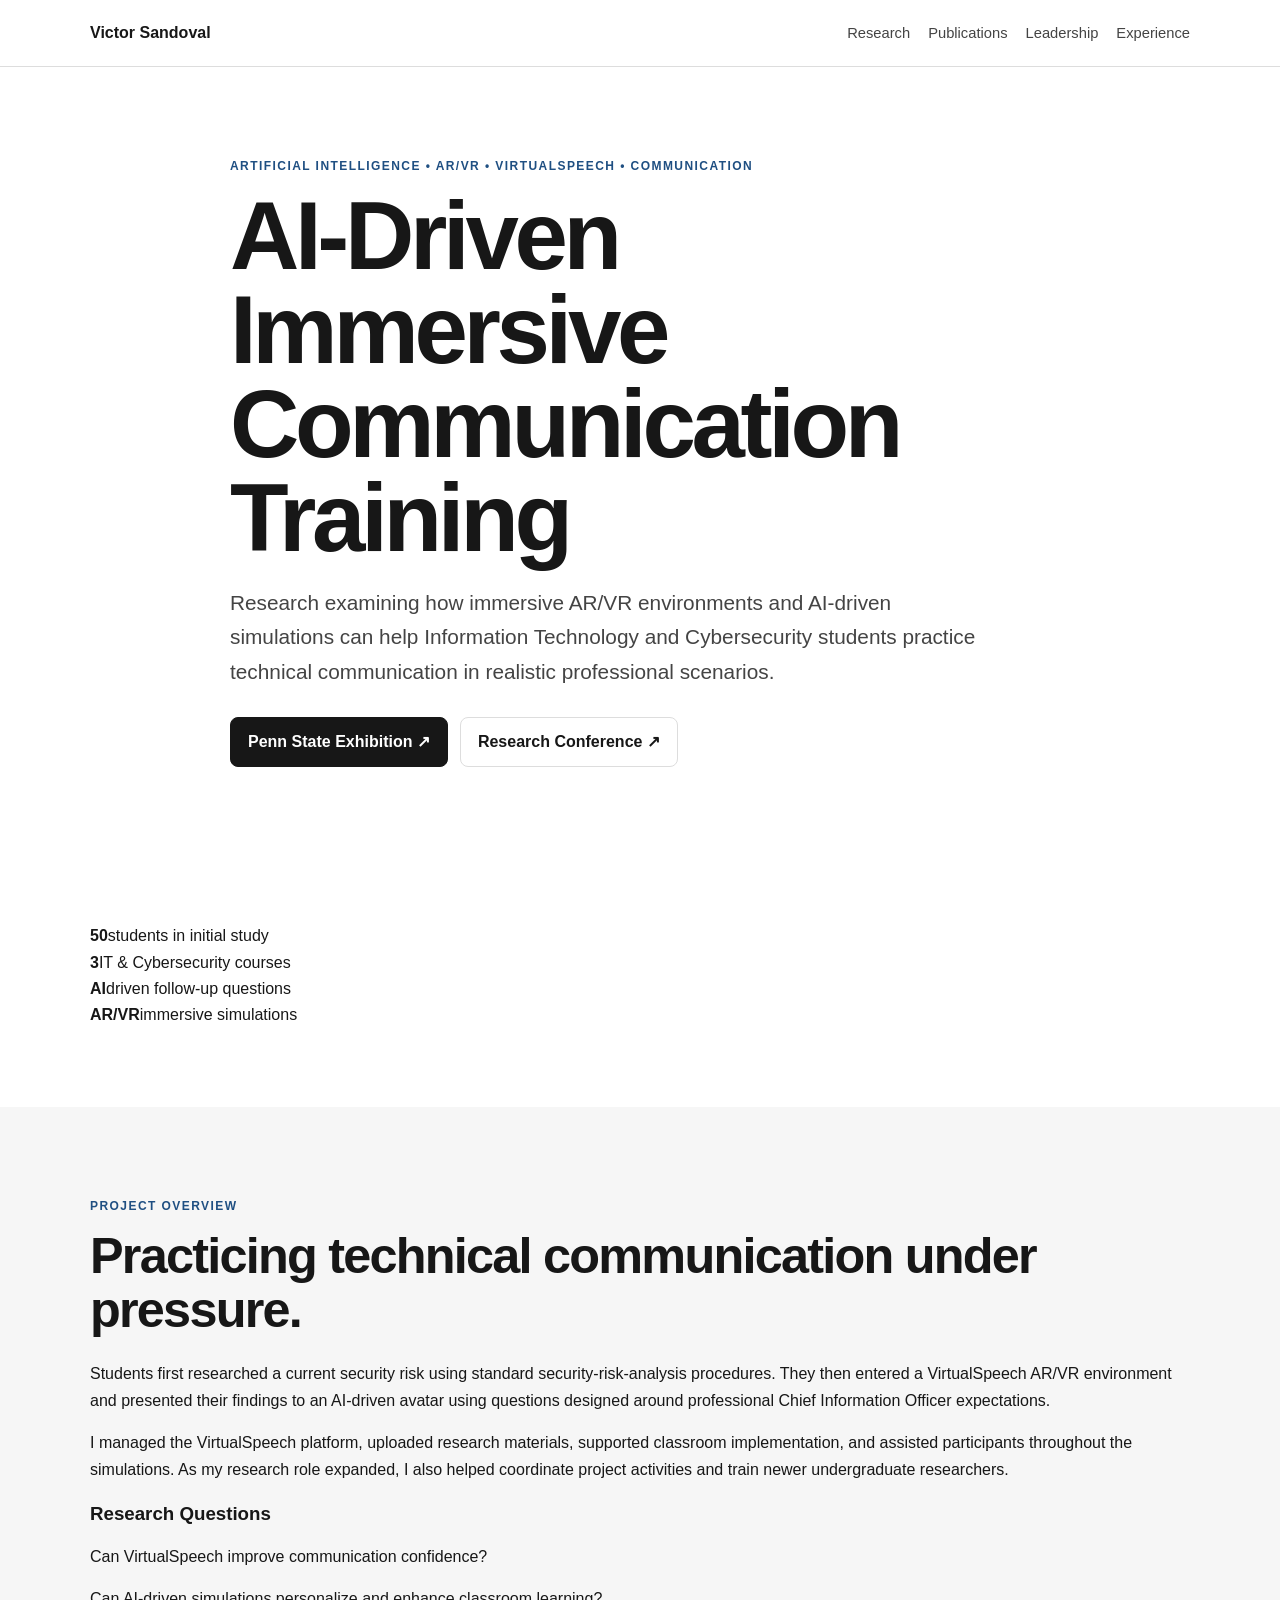
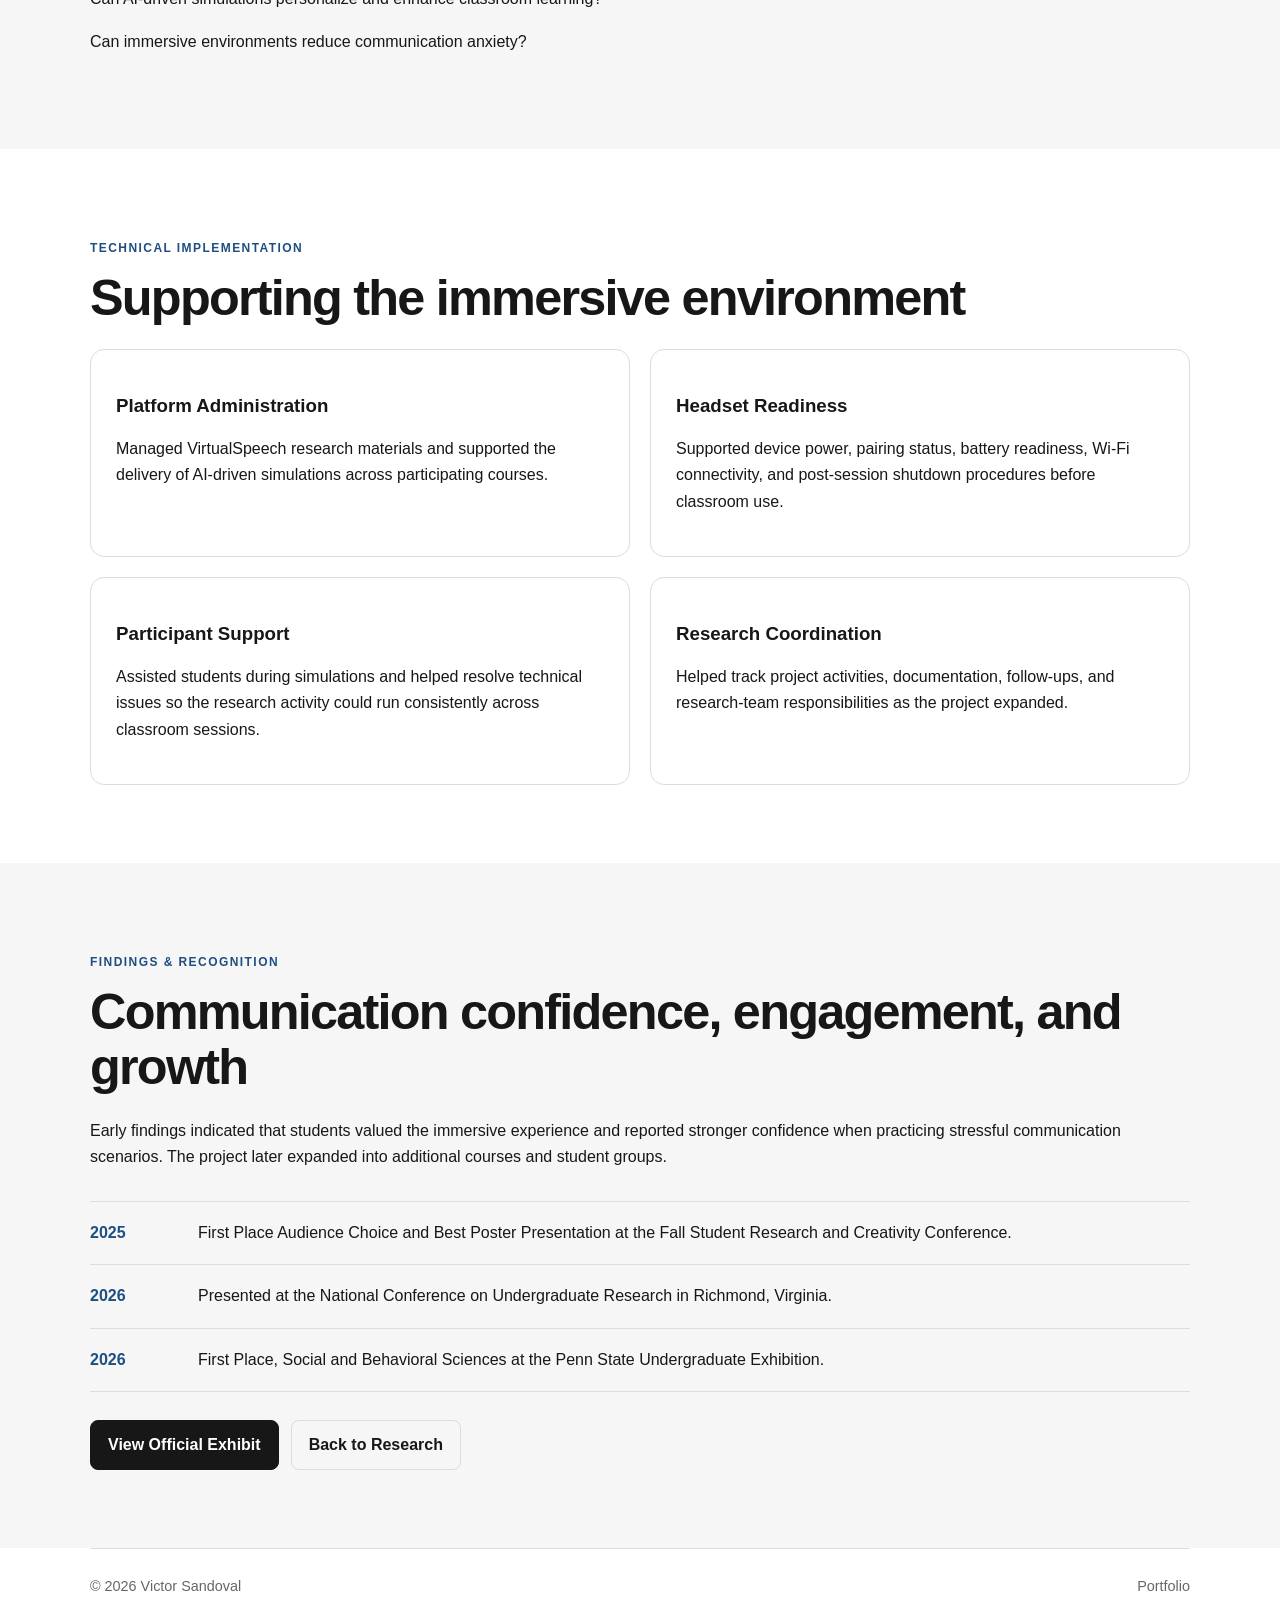
==== ar-vr-research.html @ 84589b5d "Add AI AR VR research project page" ====
<!DOCTYPE html>
<html lang="en">
<head>
  <meta charset="UTF-8" />
  <meta name="viewport" content="width=device-width, initial-scale=1" />
  <meta name="description" content="Victor Sandoval AI and AR/VR communication research project." />
  <title>AI & AR/VR Research | Victor Sandoval</title>
  <link rel="stylesheet" href="styles.css" />
</head>
<body>
<header><div class="wrap nav"><a class="brand" href="index.html">Victor Sandoval</a><nav><a href="index.html#research">Research</a><a href="index.html#publications">Publications</a><a href="index.html#leadership">Leadership</a><a href="index.html#experience">Experience</a></nav></div></header>
<main>
<section class="project-hero"><div class="wrap narrow"><p class="eyebrow">Artificial Intelligence • AR/VR • VirtualSpeech • Communication</p><h1 class="project-title">AI-Driven Immersive Communication Training</h1><p class="lead">Research examining how immersive AR/VR environments and AI-driven simulations can help Information Technology and Cybersecurity students practice technical communication in realistic professional scenarios.</p><div class="actions"><a class="btn dark" href="https://urfm.psu.edu/research/undergraduate-exhibition/exhibition/2026/exhibit/enhancing-information-technology-and-1" target="_blank">Penn State Exhibition ↗</a><a class="btn" href="https://greaterallegheny.psu.edu/academics/research/conference" target="_blank">Research Conference ↗</a></div></div></section>

<section><div class="wrap"><div class="project-facts"><div><strong>50</strong><span>students in initial study</span></div><div><strong>3</strong><span>IT & Cybersecurity courses</span></div><div><strong>AI</strong><span>driven follow-up questions</span></div><div><strong>AR/VR</strong><span>immersive simulations</span></div></div></div></section>

<section class="alt"><div class="wrap"><p class="kicker">Project Overview</p><h2>Practicing technical communication under pressure.</h2><div class="project-columns"><div><p>Students first researched a current security risk using standard security-risk-analysis procedures. They then entered a VirtualSpeech AR/VR environment and presented their findings to an AI-driven avatar using questions designed around professional Chief Information Officer expectations.</p><p>I managed the VirtualSpeech platform, uploaded research materials, supported classroom implementation, and assisted participants throughout the simulations. As my research role expanded, I also helped coordinate project activities and train newer undergraduate researchers.</p></div><div class="callout"><h3>Research Questions</h3><p>Can VirtualSpeech improve communication confidence?</p><p>Can AI-driven simulations personalize and enhance classroom learning?</p><p>Can immersive environments reduce communication anxiety?</p></div></div></div></section>

<section><div class="wrap"><p class="kicker">Technical Implementation</p><h2>Supporting the immersive environment</h2><div class="grid two"><article class="card"><h3>Platform Administration</h3><p>Managed VirtualSpeech research materials and supported the delivery of AI-driven simulations across participating courses.</p></article><article class="card"><h3>Headset Readiness</h3><p>Supported device power, pairing status, battery readiness, Wi-Fi connectivity, and post-session shutdown procedures before classroom use.</p></article><article class="card"><h3>Participant Support</h3><p>Assisted students during simulations and helped resolve technical issues so the research activity could run consistently across classroom sessions.</p></article><article class="card"><h3>Research Coordination</h3><p>Helped track project activities, documentation, follow-ups, and research-team responsibilities as the project expanded.</p></article></div></div></section>

<section class="alt"><div class="wrap"><p class="kicker">Findings & Recognition</p><h2>Communication confidence, engagement, and growth</h2><p class="lead-small">Early findings indicated that students valued the immersive experience and reported stronger confidence when practicing stressful communication scenarios. The project later expanded into additional courses and student groups.</p><div class="timeline"><div><b>2025</b><span>First Place Audience Choice and Best Poster Presentation at the Fall Student Research and Creativity Conference.</span></div><div><b>2026</b><span>Presented at the National Conference on Undergraduate Research in Richmond, Virginia.</span></div><div><b>2026</b><span>First Place, Social and Behavioral Sciences at the Penn State Undergraduate Exhibition.</span></div></div><div class="actions"><a class="btn dark" href="https://urfm.psu.edu/research/undergraduate-exhibition/exhibition/2026/exhibit/enhancing-information-technology-and-1" target="_blank">View Official Exhibit</a><a class="btn" href="index.html#research">Back to Research</a></div></div></section>
</main>
<footer><div class="wrap foot"><span>© 2026 Victor Sandoval</span><a href="index.html">Portfolio</a></div></footer>
</body></html>
---- styles.css ----
*{box-sizing:border-box}html{scroll-behavior:smooth}body{margin:0;font-family:Inter,-apple-system,BlinkMacSystemFont,"Segoe UI",sans-serif;color:#171717;line-height:1.65}a{color:inherit}.wrap{width:min(1100px,calc(100% - 40px));margin:auto}.narrow{max-width:820px}header{position:sticky;top:0;z-index:10;background:rgba(255,255,255,.96);border-bottom:1px solid #ddd}.nav{min-height:66px;display:flex;align-items:center;justify-content:space-between;gap:24px}.brand{font-weight:800;text-decoration:none}nav{display:flex;gap:18px}nav a{text-decoration:none;color:#444;font-size:.92rem}.hero{padding:100px 0 84px;border-bottom:1px solid #ddd}.eyebrow,.kicker,.tag{text-transform:uppercase;letter-spacing:.12em;font-weight:800;font-size:.75rem;color:#1f4f82}h1{font-size:clamp(3rem,8vw,6rem);line-height:.98;letter-spacing:-.045em;margin:8px 0 18px}h2{font-size:clamp(2rem,4vw,3.15rem);line-height:1.08;letter-spacing:-.035em;margin:6px 0 24px}h3{line-height:1.25}.lead{font-size:1.3rem;color:#444;max-width:760px}.actions{display:flex;gap:12px;margin-top:28px}.btn{display:inline-block;border:1px solid #ddd;padding:11px 17px;border-radius:8px;text-decoration:none;font-weight:700}.dark{background:#171717;color:white;border-color:#171717}section{padding:78px 0}.alt{background:#f6f6f6}.grid{display:grid;gap:20px}.two{grid-template-columns:repeat(2,1fr)}.three{grid-template-columns:repeat(3,1fr)}.card,.feature,.pub,.experience,.experience-main,.experience-small{background:white;border:1px solid #ddd;border-radius:14px;padding:25px}.feature{margin-top:20px;display:grid;grid-template-columns:.8fr 1.5fr;gap:30px}.pub{display:grid;grid-template-columns:90px 1fr;gap:20px}.pub>span{font-weight:800;color:#1f4f82;font-size:1.25rem}.pub a{color:#1f4f82;text-decoration:none;font-weight:700}.timeline{margin-top:30px;border-top:1px solid #ddd}.timeline>div{display:grid;grid-template-columns:90px 1fr;gap:18px;padding:18px 0;border-bottom:1px solid #ddd}.timeline b{color:#1f4f82}.muted{color:#666}.skills{display:grid;grid-template-columns:repeat(2,1fr);gap:18px}.skills div{border-top:1px solid #ddd;padding-top:16px}.skills strong,.skills span{display:block}.skills span{color:#555;margin-top:5px}.closing{padding:88px 0}.foot{padding:26px 0;border-top:1px solid #ddd;display:flex;justify-content:space-between;color:#666;font-size:.9rem}.foot a{text-decoration:none}@media(max-width:760px){nav{display:none}.two,.three,.feature,.pub,.skills,.timeline>div,.experience-grid{grid-template-columns:1fr}.experience-grid .experience-small:last-child{grid-column:auto}.hero{padding:72px 0 60px}section{padding:60px 0}.foot{flex-direction:column;gap:8px}}.experience-main{margin-top:8px;padding:30px}.experience-main h3{font-size:1.65rem;margin-bottom:6px}.experience-main ul{margin:18px 0 0;padding-left:22px}.experience-main li{margin-bottom:10px}.previous-title{margin:34px 0 16px;font-size:1.2rem}.experience-grid{display:grid;grid-template-columns:repeat(2,minmax(0,1fr));gap:16px}.experience-small{padding:20px}.experience-small h3{font-size:1.05rem;margin-bottom:6px}.experience-small p{margin-bottom:0}.experience-grid .experience-small:last-child{grid-column:1/-1}@media(max-width:760px){.experience-grid{grid-template-columns:1fr}.experience-grid .experience-small:last-child{grid-column:auto}}
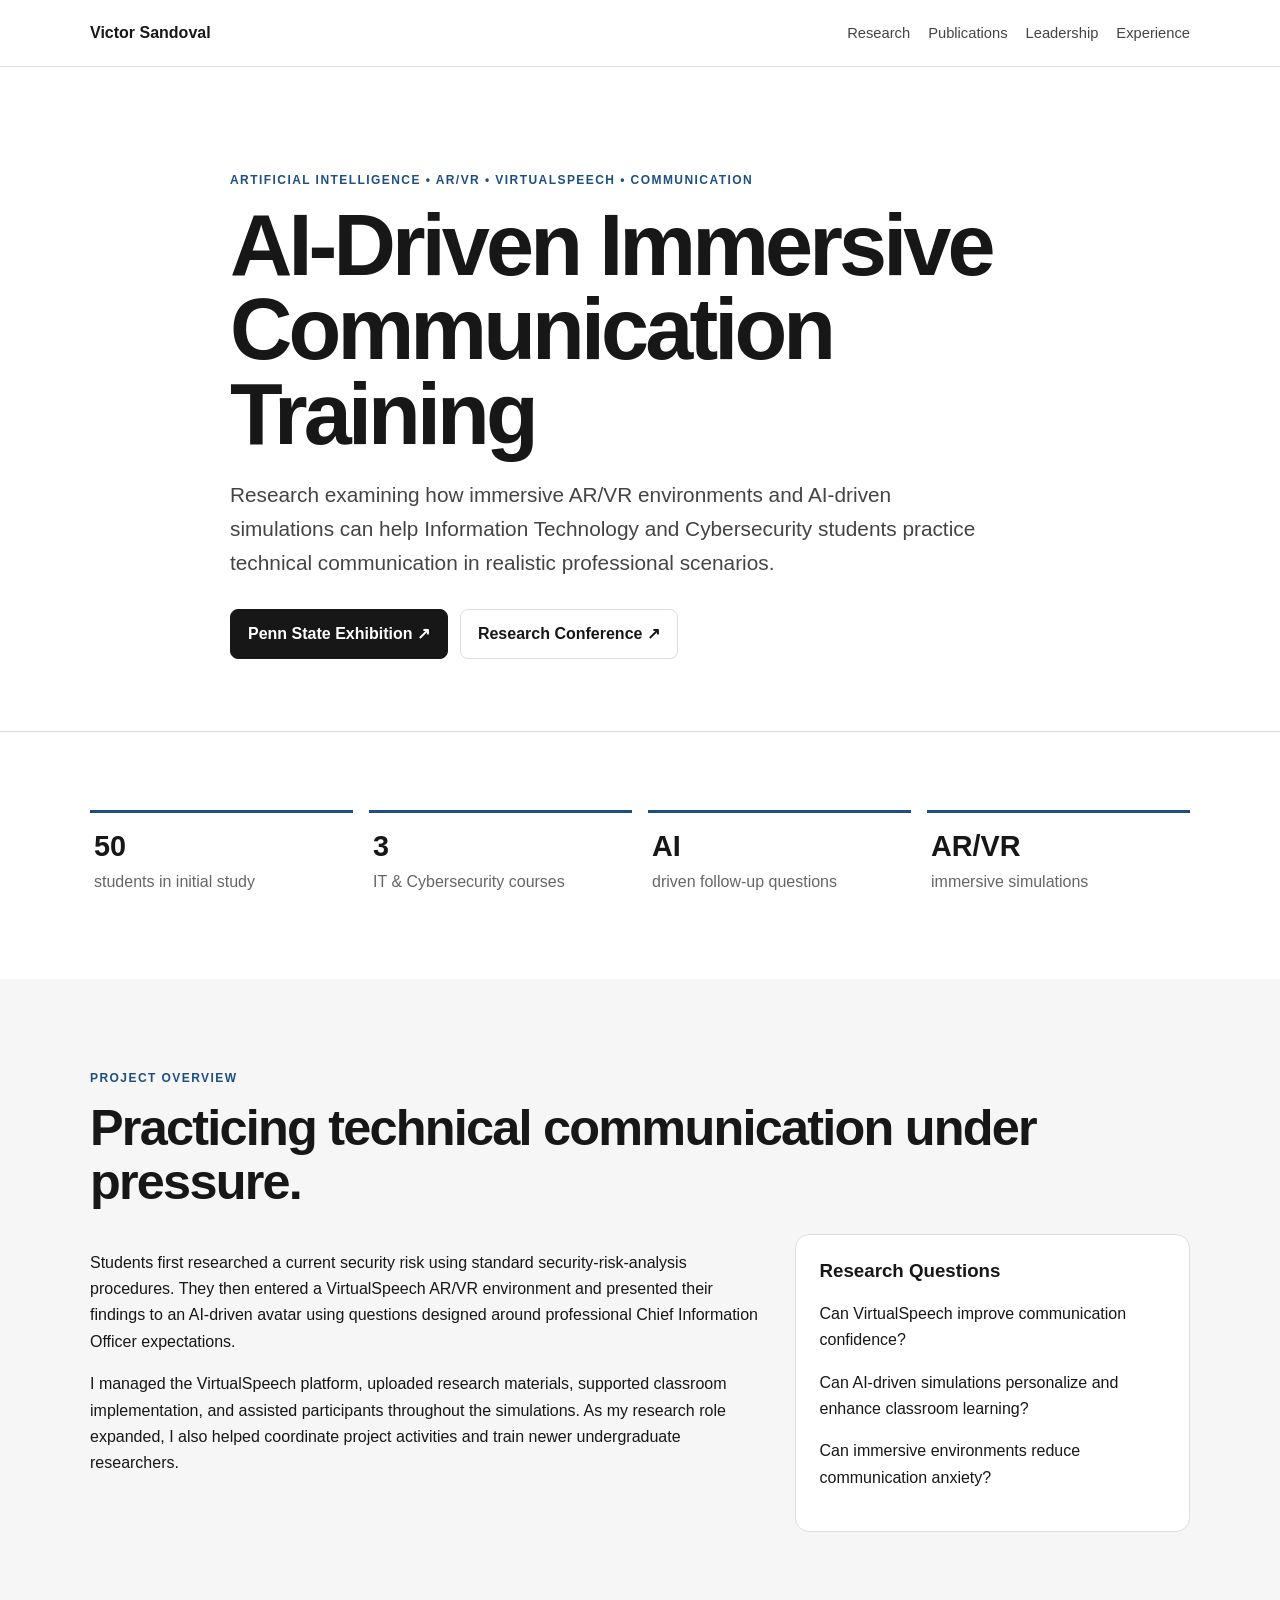
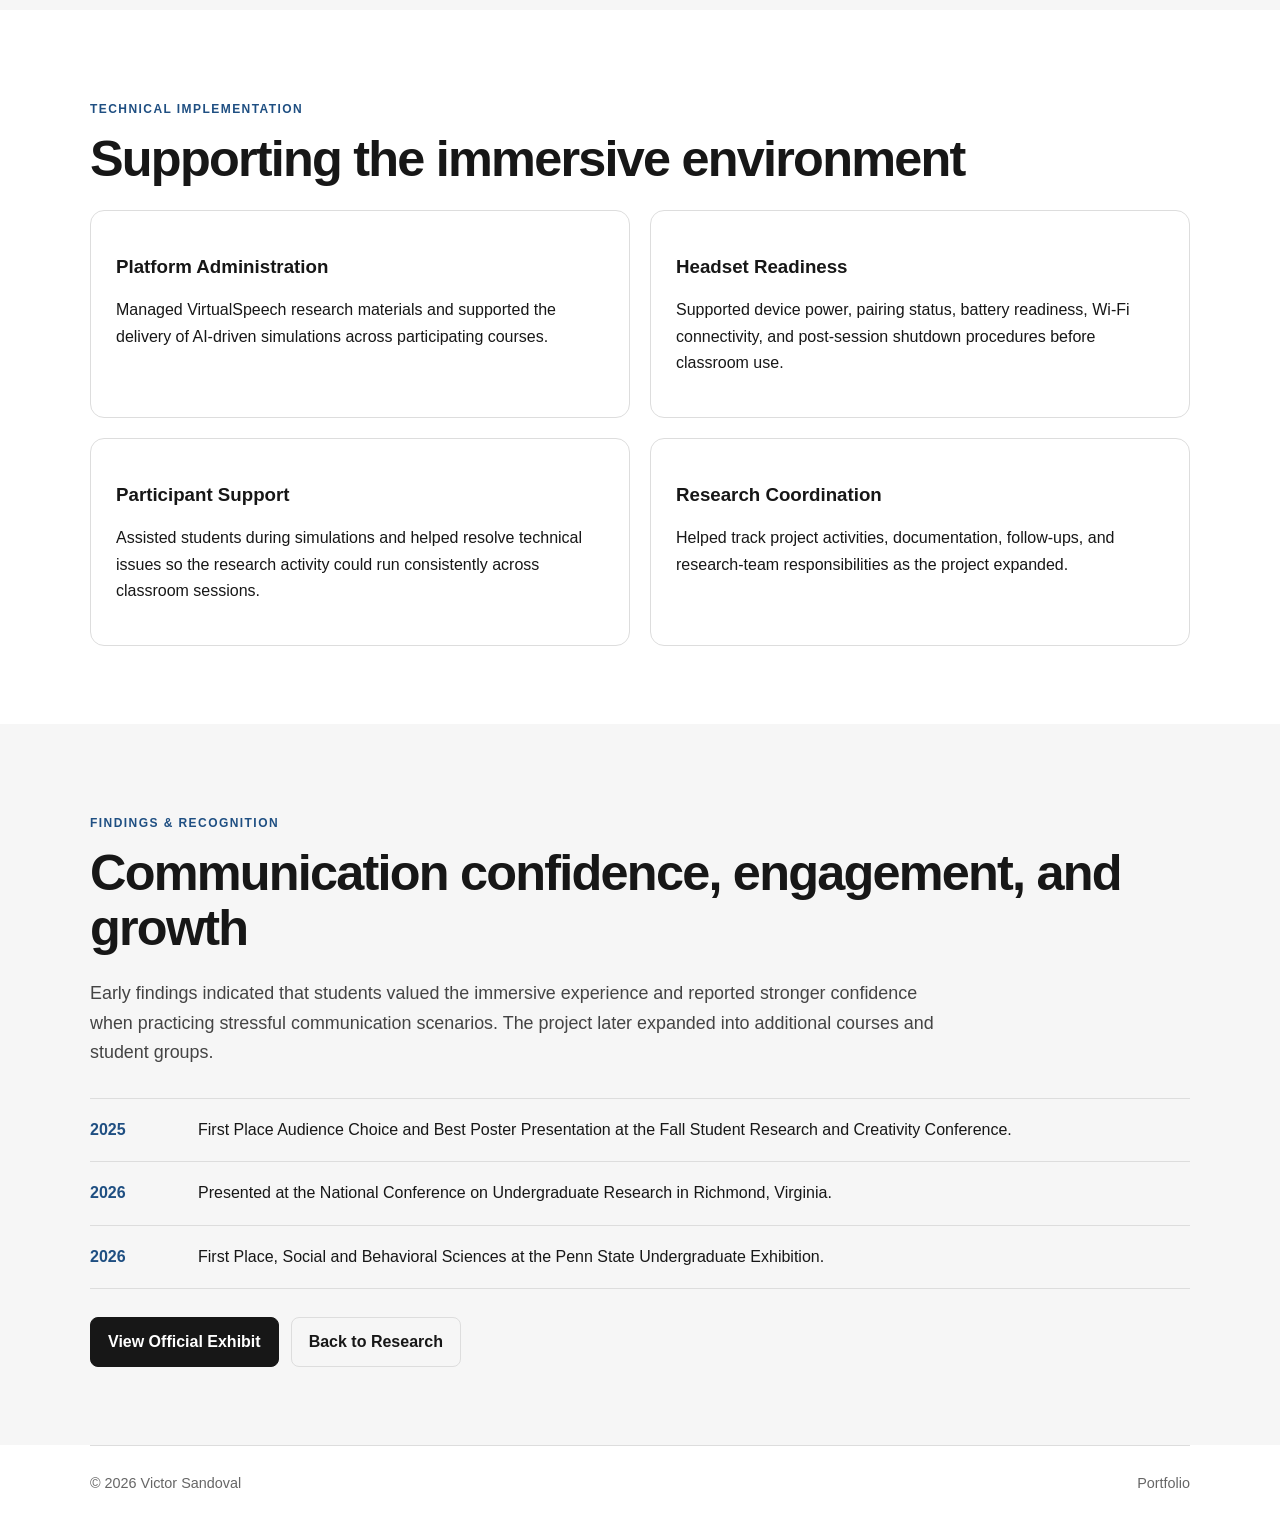
==== commit 2843caaa: "Add AR VR poster showcase slot" ====
--- a/ar-vr-research.html
+++ b/ar-vr-research.html
@@ -14,6 +14,7 @@
 
 <section><div class="wrap"><div class="project-facts"><div><strong>50</strong><span>students in initial study</span></div><div><strong>3</strong><span>IT & Cybersecurity courses</span></div><div><strong>AI</strong><span>driven follow-up questions</span></div><div><strong>AR/VR</strong><span>immersive simulations</span></div></div></div></section>
 
+<section class="project-visual-wrap"><div class="wrap"><figure class="project-visual"><img src="assets/research/ar-vr-poster.jpg" alt="AI-driven AR/VR communication research poster" onerror="this.closest('.project-visual-wrap').style.display='none'"><figcaption>Research poster: Enhancing Information Technology and Cybersecurity Student Communication Skills Through Immersive AR/VR and AI-Driven Simulations Using VirtualSpeech.</figcaption></figure></div></section>
 <section class="alt"><div class="wrap"><p class="kicker">Project Overview</p><h2>Practicing technical communication under pressure.</h2><div class="project-columns"><div><p>Students first researched a current security risk using standard security-risk-analysis procedures. They then entered a VirtualSpeech AR/VR environment and presented their findings to an AI-driven avatar using questions designed around professional Chief Information Officer expectations.</p><p>I managed the VirtualSpeech platform, uploaded research materials, supported classroom implementation, and assisted participants throughout the simulations. As my research role expanded, I also helped coordinate project activities and train newer undergraduate researchers.</p></div><div class="callout"><h3>Research Questions</h3><p>Can VirtualSpeech improve communication confidence?</p><p>Can AI-driven simulations personalize and enhance classroom learning?</p><p>Can immersive environments reduce communication anxiety?</p></div></div></div></section>
 
 <section><div class="wrap"><p class="kicker">Technical Implementation</p><h2>Supporting the immersive environment</h2><div class="grid two"><article class="card"><h3>Platform Administration</h3><p>Managed VirtualSpeech research materials and supported the delivery of AI-driven simulations across participating courses.</p></article><article class="card"><h3>Headset Readiness</h3><p>Supported device power, pairing status, battery readiness, Wi-Fi connectivity, and post-session shutdown procedures before classroom use.</p></article><article class="card"><h3>Participant Support</h3><p>Assisted students during simulations and helped resolve technical issues so the research activity could run consistently across classroom sessions.</p></article><article class="card"><h3>Research Coordination</h3><p>Helped track project activities, documentation, follow-ups, and research-team responsibilities as the project expanded.</p></article></div></div></section>
--- a/styles.css
+++ b/styles.css
@@ -1 +1,3 @@
-*{box-sizing:border-box}html{scroll-behavior:smooth}body{margin:0;font-family:Inter,-apple-system,BlinkMacSystemFont,"Segoe UI",sans-serif;color:#171717;line-height:1.65}a{color:inherit}.wrap{width:min(1100px,calc(100% - 40px));margin:auto}.narrow{max-width:820px}header{position:sticky;top:0;z-index:10;background:rgba(255,255,255,.96);border-bottom:1px solid #ddd}.nav{min-height:66px;display:flex;align-items:center;justify-content:space-between;gap:24px}.brand{font-weight:800;text-decoration:none}nav{display:flex;gap:18px}nav a{text-decoration:none;color:#444;font-size:.92rem}.hero{padding:100px 0 84px;border-bottom:1px solid #ddd}.eyebrow,.kicker,.tag{text-transform:uppercase;letter-spacing:.12em;font-weight:800;font-size:.75rem;color:#1f4f82}h1{font-size:clamp(3rem,8vw,6rem);line-height:.98;letter-spacing:-.045em;margin:8px 0 18px}h2{font-size:clamp(2rem,4vw,3.15rem);line-height:1.08;letter-spacing:-.035em;margin:6px 0 24px}h3{line-height:1.25}.lead{font-size:1.3rem;color:#444;max-width:760px}.actions{display:flex;gap:12px;margin-top:28px}.btn{display:inline-block;border:1px solid #ddd;padding:11px 17px;border-radius:8px;text-decoration:none;font-weight:700}.dark{background:#171717;color:white;border-color:#171717}section{padding:78px 0}.alt{background:#f6f6f6}.grid{display:grid;gap:20px}.two{grid-template-columns:repeat(2,1fr)}.three{grid-template-columns:repeat(3,1fr)}.card,.feature,.pub,.experience,.experience-main,.experience-small{background:white;border:1px solid #ddd;border-radius:14px;padding:25px}.feature{margin-top:20px;display:grid;grid-template-columns:.8fr 1.5fr;gap:30px}.pub{display:grid;grid-template-columns:90px 1fr;gap:20px}.pub>span{font-weight:800;color:#1f4f82;font-size:1.25rem}.pub a{color:#1f4f82;text-decoration:none;font-weight:700}.timeline{margin-top:30px;border-top:1px solid #ddd}.timeline>div{display:grid;grid-template-columns:90px 1fr;gap:18px;padding:18px 0;border-bottom:1px solid #ddd}.timeline b{color:#1f4f82}.muted{color:#666}.skills{display:grid;grid-template-columns:repeat(2,1fr);gap:18px}.skills div{border-top:1px solid #ddd;padding-top:16px}.skills strong,.skills span{display:block}.skills span{color:#555;margin-top:5px}.closing{padding:88px 0}.foot{padding:26px 0;border-top:1px solid #ddd;display:flex;justify-content:space-between;color:#666;font-size:.9rem}.foot a{text-decoration:none}@media(max-width:760px){nav{display:none}.two,.three,.feature,.pub,.skills,.timeline>div,.experience-grid{grid-template-columns:1fr}.experience-grid .experience-small:last-child{grid-column:auto}.hero{padding:72px 0 60px}section{padding:60px 0}.foot{flex-direction:column;gap:8px}}.experience-main{margin-top:8px;padding:30px}.experience-main h3{font-size:1.65rem;margin-bottom:6px}.experience-main ul{margin:18px 0 0;padding-left:22px}.experience-main li{margin-bottom:10px}.previous-title{margin:34px 0 16px;font-size:1.2rem}.experience-grid{display:grid;grid-template-columns:repeat(2,minmax(0,1fr));gap:16px}.experience-small{padding:20px}.experience-small h3{font-size:1.05rem;margin-bottom:6px}.experience-small p{margin-bottom:0}.experience-grid .experience-small:last-child{grid-column:1/-1}@media(max-width:760px){.experience-grid{grid-template-columns:1fr}.experience-grid .experience-small:last-child{grid-column:auto}}+*{box-sizing:border-box}html{scroll-behavior:smooth}body{margin:0;font-family:Inter,-apple-system,BlinkMacSystemFont,"Segoe UI",sans-serif;color:#171717;line-height:1.65}a{color:inherit}.wrap{width:min(1100px,calc(100% - 40px));margin:auto}.narrow{max-width:820px}header{position:sticky;top:0;z-index:10;background:rgba(255,255,255,.96);border-bottom:1px solid #ddd}.nav{min-height:66px;display:flex;align-items:center;justify-content:space-between;gap:24px}.brand{font-weight:800;text-decoration:none}nav{display:flex;gap:18px}nav a{text-decoration:none;color:#444;font-size:.92rem}.hero{padding:100px 0 84px;border-bottom:1px solid #ddd}.eyebrow,.kicker,.tag{text-transform:uppercase;letter-spacing:.12em;font-weight:800;font-size:.75rem;color:#1f4f82}h1{font-size:clamp(3rem,8vw,6rem);line-height:.98;letter-spacing:-.045em;margin:8px 0 18px}h2{font-size:clamp(2rem,4vw,3.15rem);line-height:1.08;letter-spacing:-.035em;margin:6px 0 24px}h3{line-height:1.25}.lead{font-size:1.3rem;color:#444;max-width:760px}.actions{display:flex;gap:12px;margin-top:28px}.btn{display:inline-block;border:1px solid #ddd;padding:11px 17px;border-radius:8px;text-decoration:none;font-weight:700}.dark{background:#171717;color:white;border-color:#171717}section{padding:78px 0}.alt{background:#f6f6f6}.grid{display:grid;gap:20px}.two{grid-template-columns:repeat(2,1fr)}.three{grid-template-columns:repeat(3,1fr)}.card,.feature,.pub,.experience,.experience-main,.experience-small{background:white;border:1px solid #ddd;border-radius:14px;padding:25px}.feature{margin-top:20px;display:grid;grid-template-columns:.8fr 1.5fr;gap:30px}.pub{display:grid;grid-template-columns:90px 1fr;gap:20px}.pub>span{font-weight:800;color:#1f4f82;font-size:1.25rem}.pub a{color:#1f4f82;text-decoration:none;font-weight:700}.timeline{margin-top:30px;border-top:1px solid #ddd}.timeline>div{display:grid;grid-template-columns:90px 1fr;gap:18px;padding:18px 0;border-bottom:1px solid #ddd}.timeline b{color:#1f4f82}.muted{color:#666}.skills{display:grid;grid-template-columns:repeat(2,1fr);gap:18px}.skills div{border-top:1px solid #ddd;padding-top:16px}.skills strong,.skills span{display:block}.skills span{color:#555;margin-top:5px}.closing{padding:88px 0}.foot{padding:26px 0;border-top:1px solid #ddd;display:flex;justify-content:space-between;color:#666;font-size:.9rem}.foot a{text-decoration:none}@media(max-width:760px){nav{display:none}.two,.three,.feature,.pub,.skills,.timeline>div,.experience-grid{grid-template-columns:1fr}.experience-grid .experience-small:last-child{grid-column:auto}.hero{padding:72px 0 60px}section{padding:60px 0}.foot{flex-direction:column;gap:8px}}.experience-main{margin-top:8px;padding:30px}.experience-main h3{font-size:1.65rem;margin-bottom:6px}.experience-main ul{margin:18px 0 0;padding-left:22px}.experience-main li{margin-bottom:10px}.previous-title{margin:34px 0 16px;font-size:1.2rem}.experience-grid{display:grid;grid-template-columns:repeat(2,minmax(0,1fr));gap:16px}.experience-small{padding:20px}.experience-small h3{font-size:1.05rem;margin-bottom:6px}.experience-small p{margin-bottom:0}.experience-grid .experience-small:last-child{grid-column:1/-1}@media(max-width:760px){.experience-grid{grid-template-columns:1fr}.experience-grid .experience-small:last-child{grid-column:auto}}
+.card-actions{display:flex;gap:14px;flex-wrap:wrap;margin-top:20px;padding-top:16px;border-top:1px solid #e3e3e3}.text-link{color:#1f4f82;text-decoration:none;font-weight:750;font-size:.93rem}.text-link:hover{text-decoration:underline}.small-copy{font-size:.9rem}.project-hero{padding:92px 0 72px;border-bottom:1px solid #ddd}.project-title{font-size:clamp(2.8rem,7vw,5.4rem)}.project-facts{display:grid;grid-template-columns:repeat(4,minmax(0,1fr));gap:16px}.project-facts>div{border-top:3px solid #1f4f82;padding:18px 4px 6px}.project-facts strong,.project-facts span{display:block}.project-facts strong{font-size:1.8rem;line-height:1.1}.project-facts span{color:#666;margin-top:6px}.project-columns{display:grid;grid-template-columns:1.45fr .85fr;gap:30px;align-items:start}.callout{background:white;border:1px solid #ddd;border-radius:14px;padding:24px}.callout h3{margin-top:0}.lead-small{font-size:1.12rem;color:#444;max-width:850px}
+@media(max-width:760px){.project-facts{grid-template-columns:repeat(2,1fr)}.project-columns{grid-template-columns:1fr}.card-actions{flex-direction:column;gap:8px}}
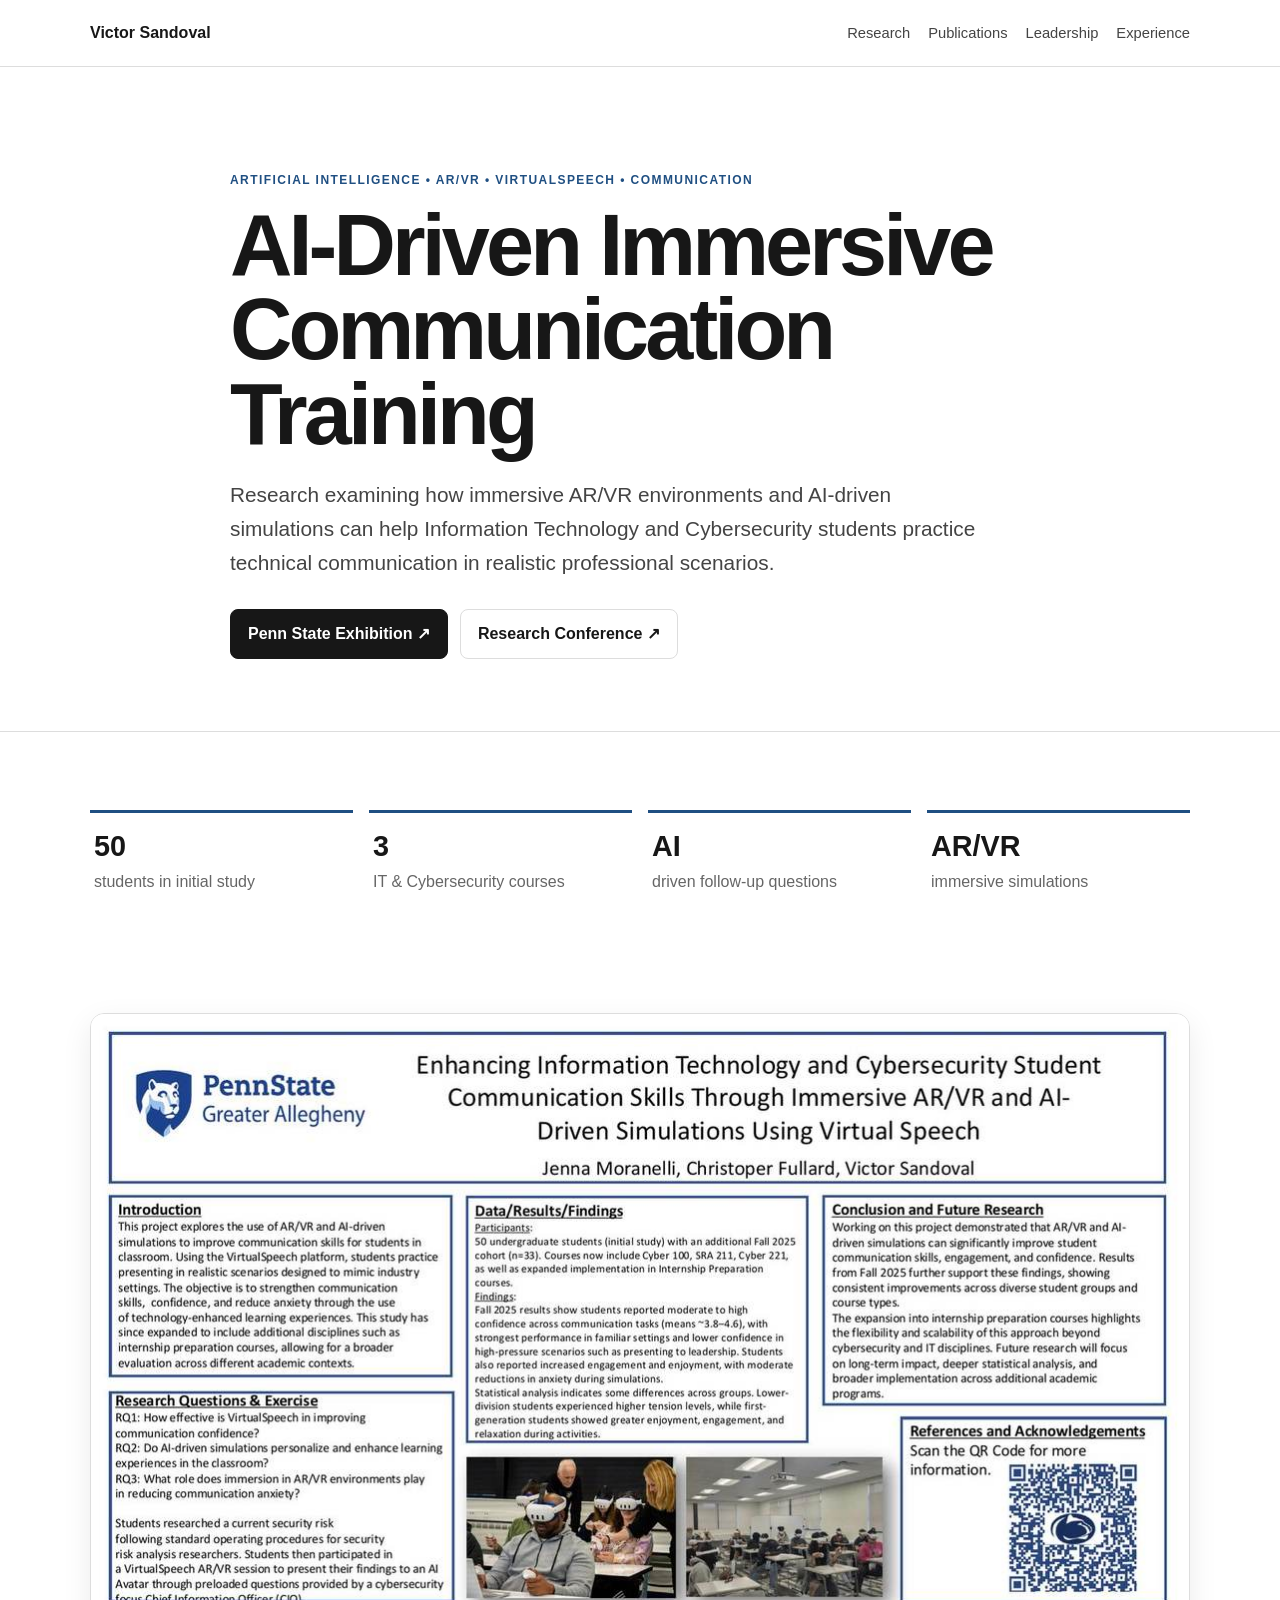
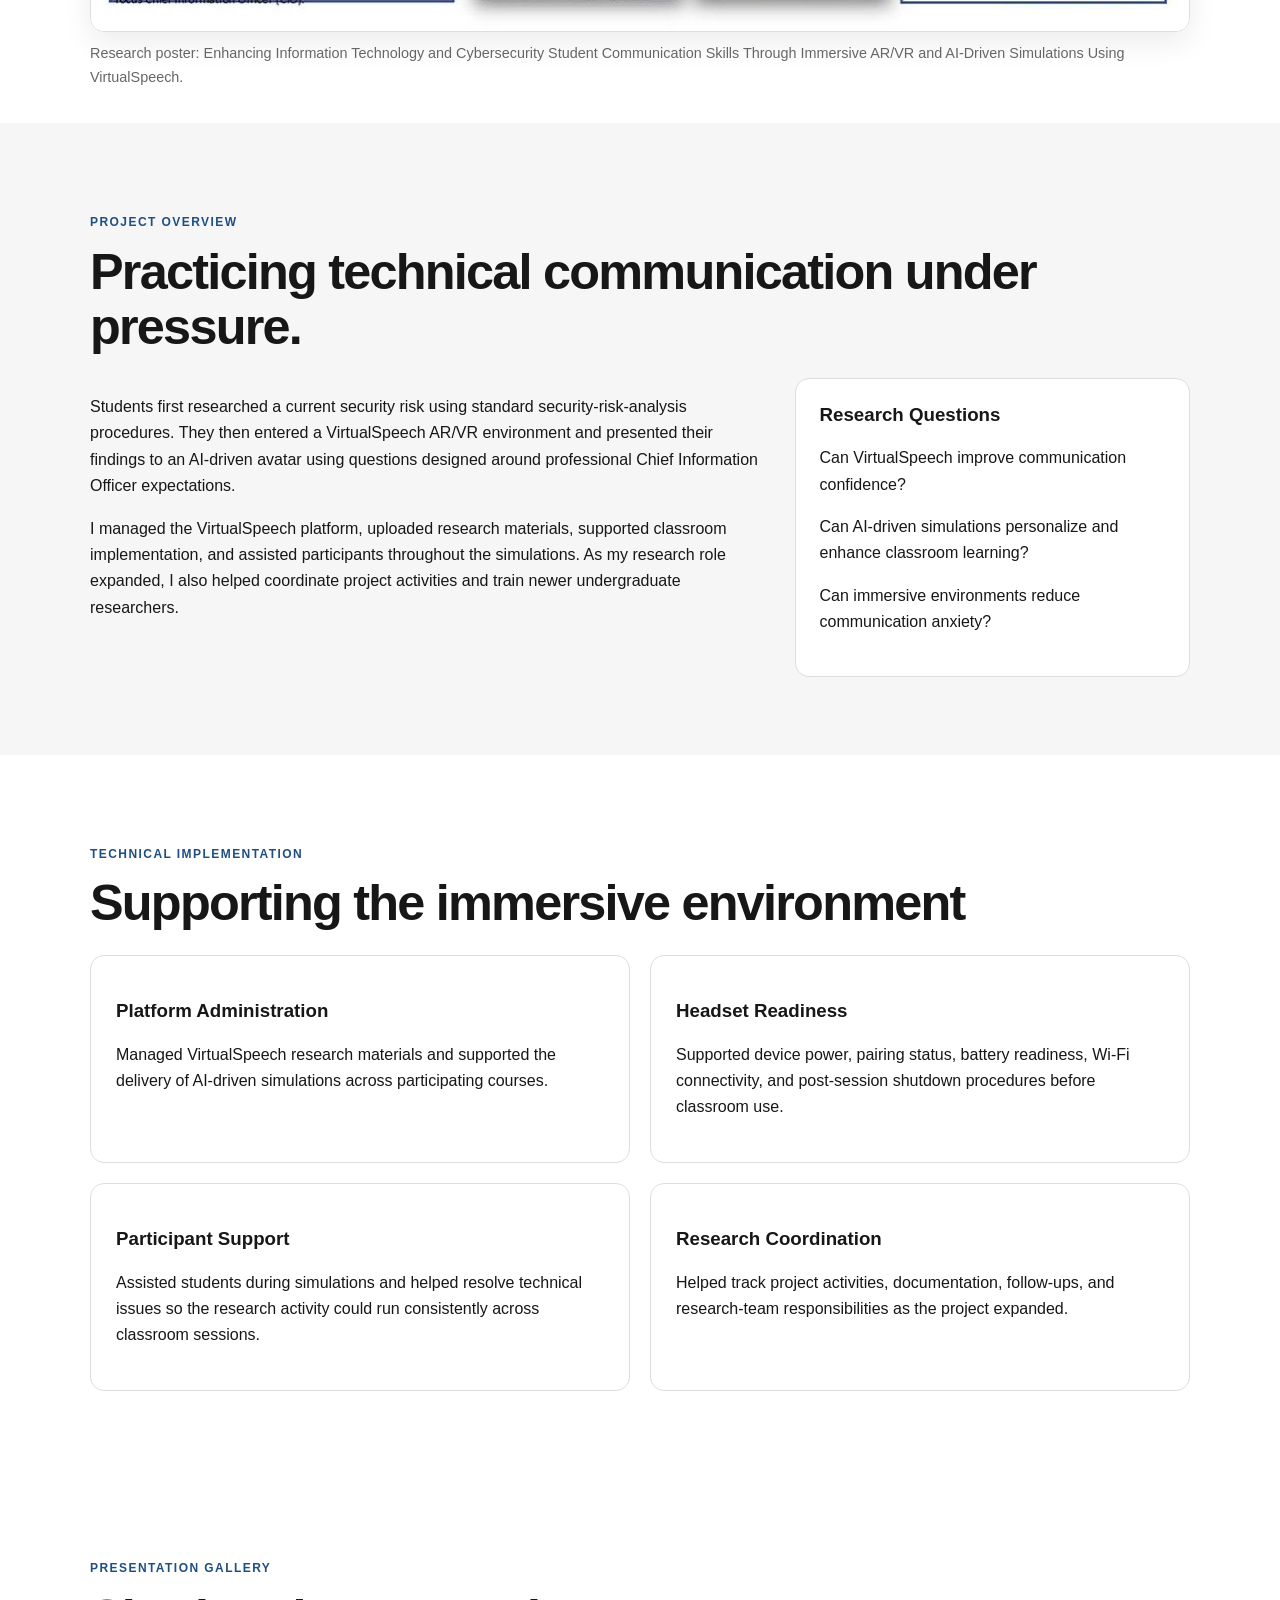
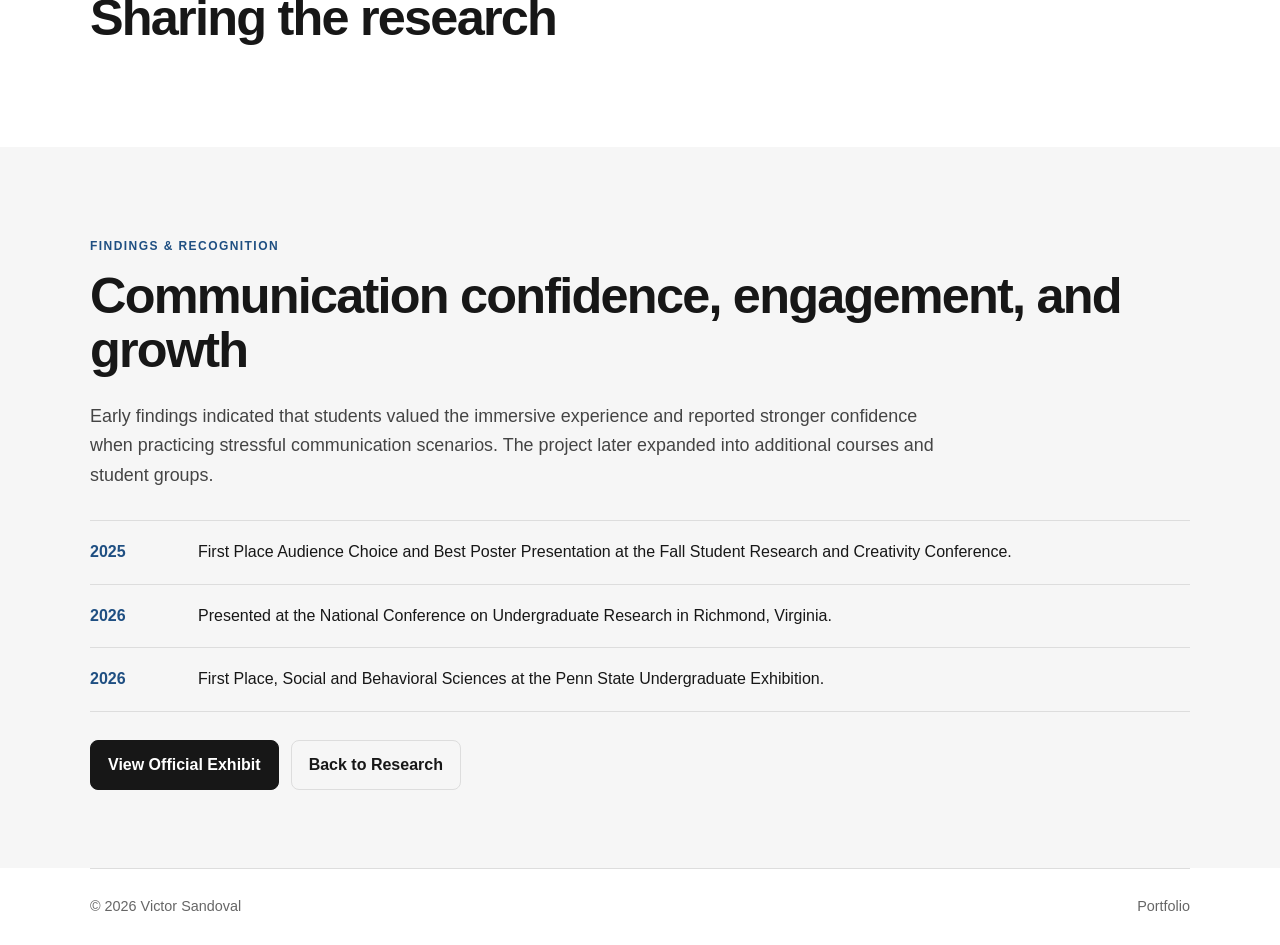
==== commit ab789bff: "Fix poster path and add presentation gallery" ====
--- a/ar-vr-research.html
+++ b/ar-vr-research.html
@@ -14,11 +14,14 @@
 
 <section><div class="wrap"><div class="project-facts"><div><strong>50</strong><span>students in initial study</span></div><div><strong>3</strong><span>IT & Cybersecurity courses</span></div><div><strong>AI</strong><span>driven follow-up questions</span></div><div><strong>AR/VR</strong><span>immersive simulations</span></div></div></div></section>
 
-<section class="project-visual-wrap"><div class="wrap"><figure class="project-visual"><img src="assets/research/ar-vr-poster.jpg" alt="AI-driven AR/VR communication research poster" onerror="this.closest('.project-visual-wrap').style.display='none'"><figcaption>Research poster: Enhancing Information Technology and Cybersecurity Student Communication Skills Through Immersive AR/VR and AI-Driven Simulations Using VirtualSpeech.</figcaption></figure></div></section>
+<section class="project-visual-wrap"><div class="wrap"><figure class="project-visual"><img src="assets/research/arvr-poster-web.jpg" alt="AI-driven AR/VR communication research poster" onerror="this.closest('.project-visual-wrap').style.display='none'"><figcaption>Research poster: Enhancing Information Technology and Cybersecurity Student Communication Skills Through Immersive AR/VR and AI-Driven Simulations Using VirtualSpeech.</figcaption></figure></div></section>
 <section class="alt"><div class="wrap"><p class="kicker">Project Overview</p><h2>Practicing technical communication under pressure.</h2><div class="project-columns"><div><p>Students first researched a current security risk using standard security-risk-analysis procedures. They then entered a VirtualSpeech AR/VR environment and presented their findings to an AI-driven avatar using questions designed around professional Chief Information Officer expectations.</p><p>I managed the VirtualSpeech platform, uploaded research materials, supported classroom implementation, and assisted participants throughout the simulations. As my research role expanded, I also helped coordinate project activities and train newer undergraduate researchers.</p></div><div class="callout"><h3>Research Questions</h3><p>Can VirtualSpeech improve communication confidence?</p><p>Can AI-driven simulations personalize and enhance classroom learning?</p><p>Can immersive environments reduce communication anxiety?</p></div></div></div></section>
 
 <section><div class="wrap"><p class="kicker">Technical Implementation</p><h2>Supporting the immersive environment</h2><div class="grid two"><article class="card"><h3>Platform Administration</h3><p>Managed VirtualSpeech research materials and supported the delivery of AI-driven simulations across participating courses.</p></article><article class="card"><h3>Headset Readiness</h3><p>Supported device power, pairing status, battery readiness, Wi-Fi connectivity, and post-session shutdown procedures before classroom use.</p></article><article class="card"><h3>Participant Support</h3><p>Assisted students during simulations and helped resolve technical issues so the research activity could run consistently across classroom sessions.</p></article><article class="card"><h3>Research Coordination</h3><p>Helped track project activities, documentation, follow-ups, and research-team responsibilities as the project expanded.</p></article></div></div></section>
 
+<section><div class="wrap"><p class="kicker">Presentation Gallery</p><h2>Sharing the research</h2><div class="media-gallery single">
+<figure><img src="assets/research/arvr-conference-presentation.jpg" alt="AR VR and AI communication research poster presentation" onerror="this.closest('figure').style.display='none'"><figcaption>Poster presentation for the AI-driven AR/VR communication research.</figcaption></figure>
+</div></div></section>
 <section class="alt"><div class="wrap"><p class="kicker">Findings & Recognition</p><h2>Communication confidence, engagement, and growth</h2><p class="lead-small">Early findings indicated that students valued the immersive experience and reported stronger confidence when practicing stressful communication scenarios. The project later expanded into additional courses and student groups.</p><div class="timeline"><div><b>2025</b><span>First Place Audience Choice and Best Poster Presentation at the Fall Student Research and Creativity Conference.</span></div><div><b>2026</b><span>Presented at the National Conference on Undergraduate Research in Richmond, Virginia.</span></div><div><b>2026</b><span>First Place, Social and Behavioral Sciences at the Penn State Undergraduate Exhibition.</span></div></div><div class="actions"><a class="btn dark" href="https://urfm.psu.edu/research/undergraduate-exhibition/exhibition/2026/exhibit/enhancing-information-technology-and-1" target="_blank">View Official Exhibit</a><a class="btn" href="index.html#research">Back to Research</a></div></div></section>
 </main>
 <footer><div class="wrap foot"><span>© 2026 Victor Sandoval</span><a href="index.html">Portfolio</a></div></footer>
--- a/styles.css
+++ b/styles.css
@@ -1,3 +1,5 @@
 *{box-sizing:border-box}html{scroll-behavior:smooth}body{margin:0;font-family:Inter,-apple-system,BlinkMacSystemFont,"Segoe UI",sans-serif;color:#171717;line-height:1.65}a{color:inherit}.wrap{width:min(1100px,calc(100% - 40px));margin:auto}.narrow{max-width:820px}header{position:sticky;top:0;z-index:10;background:rgba(255,255,255,.96);border-bottom:1px solid #ddd}.nav{min-height:66px;display:flex;align-items:center;justify-content:space-between;gap:24px}.brand{font-weight:800;text-decoration:none}nav{display:flex;gap:18px}nav a{text-decoration:none;color:#444;font-size:.92rem}.hero{padding:100px 0 84px;border-bottom:1px solid #ddd}.eyebrow,.kicker,.tag{text-transform:uppercase;letter-spacing:.12em;font-weight:800;font-size:.75rem;color:#1f4f82}h1{font-size:clamp(3rem,8vw,6rem);line-height:.98;letter-spacing:-.045em;margin:8px 0 18px}h2{font-size:clamp(2rem,4vw,3.15rem);line-height:1.08;letter-spacing:-.035em;margin:6px 0 24px}h3{line-height:1.25}.lead{font-size:1.3rem;color:#444;max-width:760px}.actions{display:flex;gap:12px;margin-top:28px}.btn{display:inline-block;border:1px solid #ddd;padding:11px 17px;border-radius:8px;text-decoration:none;font-weight:700}.dark{background:#171717;color:white;border-color:#171717}section{padding:78px 0}.alt{background:#f6f6f6}.grid{display:grid;gap:20px}.two{grid-template-columns:repeat(2,1fr)}.three{grid-template-columns:repeat(3,1fr)}.card,.feature,.pub,.experience,.experience-main,.experience-small{background:white;border:1px solid #ddd;border-radius:14px;padding:25px}.feature{margin-top:20px;display:grid;grid-template-columns:.8fr 1.5fr;gap:30px}.pub{display:grid;grid-template-columns:90px 1fr;gap:20px}.pub>span{font-weight:800;color:#1f4f82;font-size:1.25rem}.pub a{color:#1f4f82;text-decoration:none;font-weight:700}.timeline{margin-top:30px;border-top:1px solid #ddd}.timeline>div{display:grid;grid-template-columns:90px 1fr;gap:18px;padding:18px 0;border-bottom:1px solid #ddd}.timeline b{color:#1f4f82}.muted{color:#666}.skills{display:grid;grid-template-columns:repeat(2,1fr);gap:18px}.skills div{border-top:1px solid #ddd;padding-top:16px}.skills strong,.skills span{display:block}.skills span{color:#555;margin-top:5px}.closing{padding:88px 0}.foot{padding:26px 0;border-top:1px solid #ddd;display:flex;justify-content:space-between;color:#666;font-size:.9rem}.foot a{text-decoration:none}@media(max-width:760px){nav{display:none}.two,.three,.feature,.pub,.skills,.timeline>div,.experience-grid{grid-template-columns:1fr}.experience-grid .experience-small:last-child{grid-column:auto}.hero{padding:72px 0 60px}section{padding:60px 0}.foot{flex-direction:column;gap:8px}}.experience-main{margin-top:8px;padding:30px}.experience-main h3{font-size:1.65rem;margin-bottom:6px}.experience-main ul{margin:18px 0 0;padding-left:22px}.experience-main li{margin-bottom:10px}.previous-title{margin:34px 0 16px;font-size:1.2rem}.experience-grid{display:grid;grid-template-columns:repeat(2,minmax(0,1fr));gap:16px}.experience-small{padding:20px}.experience-small h3{font-size:1.05rem;margin-bottom:6px}.experience-small p{margin-bottom:0}.experience-grid .experience-small:last-child{grid-column:1/-1}@media(max-width:760px){.experience-grid{grid-template-columns:1fr}.experience-grid .experience-small:last-child{grid-column:auto}}
 .card-actions{display:flex;gap:14px;flex-wrap:wrap;margin-top:20px;padding-top:16px;border-top:1px solid #e3e3e3}.text-link{color:#1f4f82;text-decoration:none;font-weight:750;font-size:.93rem}.text-link:hover{text-decoration:underline}.small-copy{font-size:.9rem}.project-hero{padding:92px 0 72px;border-bottom:1px solid #ddd}.project-title{font-size:clamp(2.8rem,7vw,5.4rem)}.project-facts{display:grid;grid-template-columns:repeat(4,minmax(0,1fr));gap:16px}.project-facts>div{border-top:3px solid #1f4f82;padding:18px 4px 6px}.project-facts strong,.project-facts span{display:block}.project-facts strong{font-size:1.8rem;line-height:1.1}.project-facts span{color:#666;margin-top:6px}.project-columns{display:grid;grid-template-columns:1.45fr .85fr;gap:30px;align-items:start}.callout{background:white;border:1px solid #ddd;border-radius:14px;padding:24px}.callout h3{margin-top:0}.lead-small{font-size:1.12rem;color:#444;max-width:850px}
 @media(max-width:760px){.project-facts{grid-template-columns:repeat(2,1fr)}.project-columns{grid-template-columns:1fr}.card-actions{flex-direction:column;gap:8px}}
+
+.project-visual-wrap{padding:34px 0}.project-visual{margin:0}.project-visual img{display:block;width:100%;height:auto;border:1px solid #ddd;border-radius:14px;box-shadow:0 10px 30px rgba(0,0,0,.08)}.project-visual figcaption{margin-top:10px;color:#666;font-size:.9rem}.leadership-image{display:block;width:100%;height:auto;max-height:360px;object-fit:cover;object-position:top;border-radius:9px;margin-bottom:18px;border:1px solid #e3e3e3}
